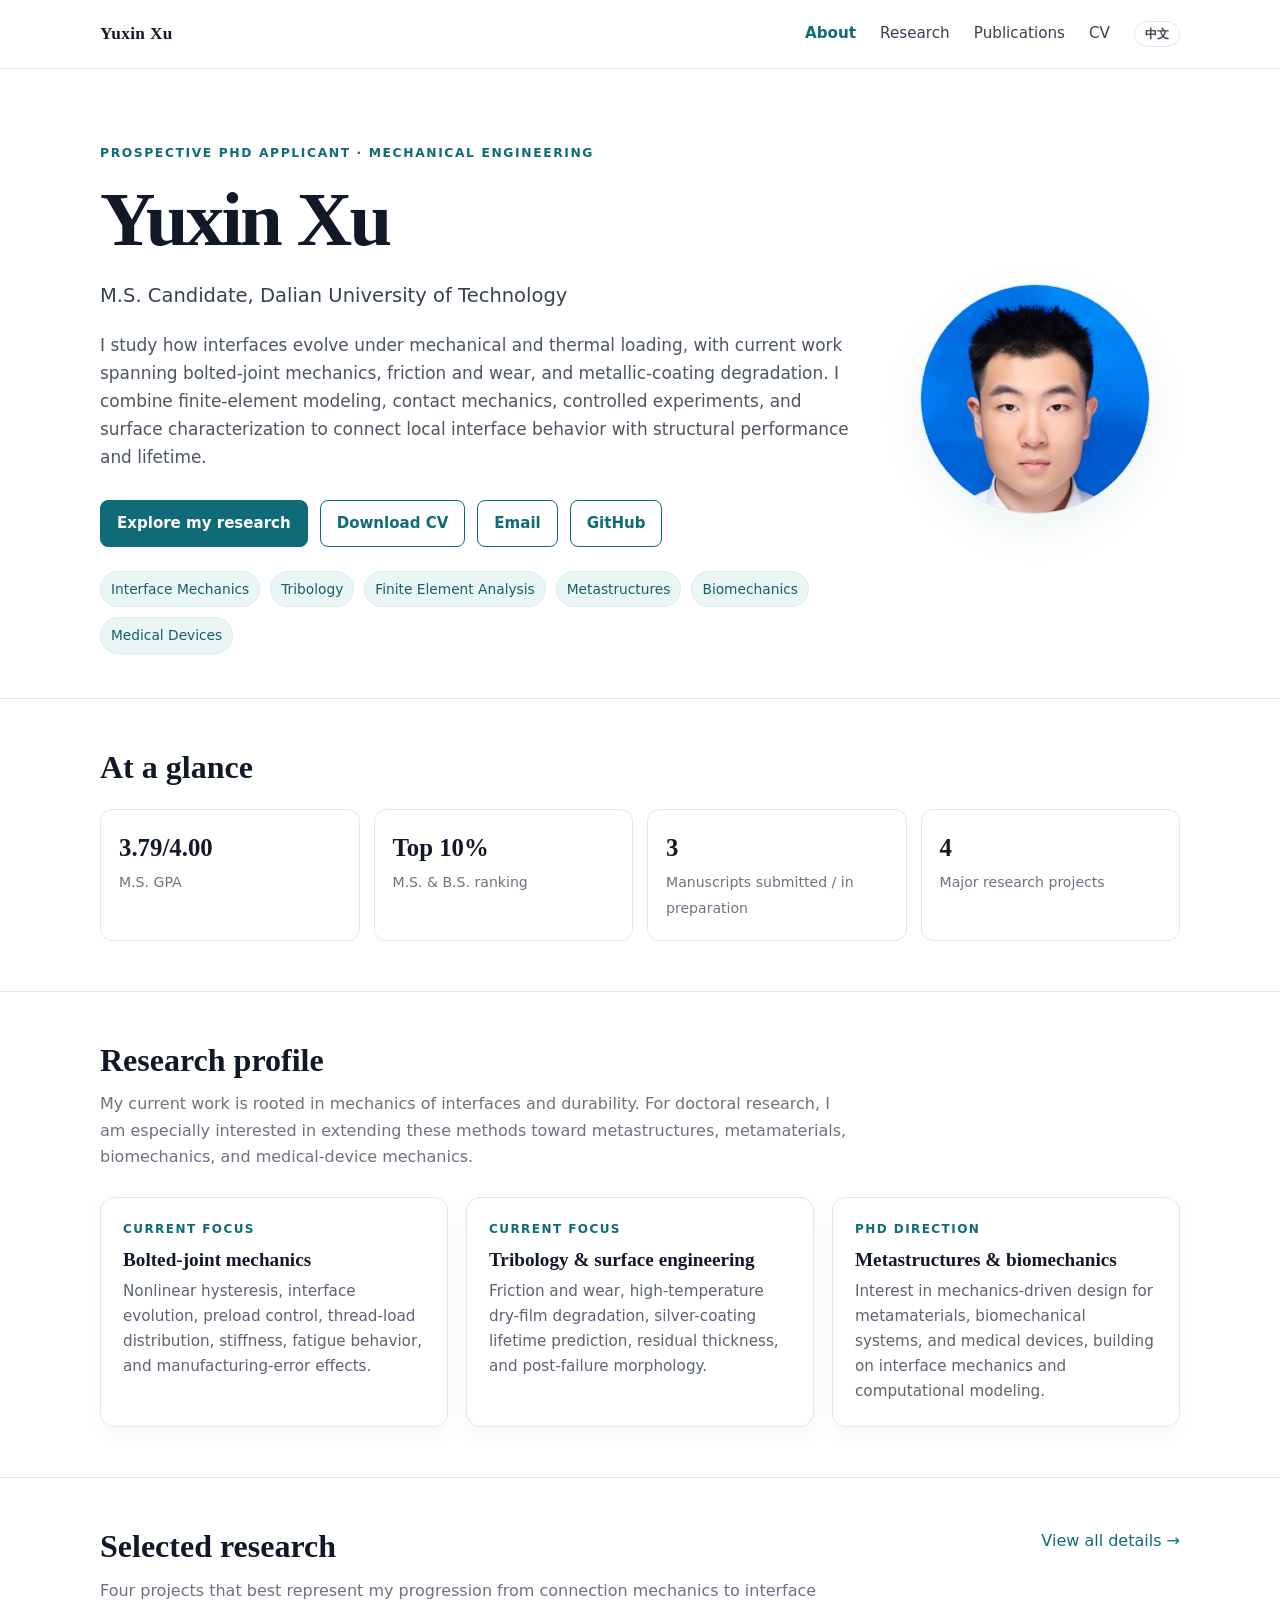
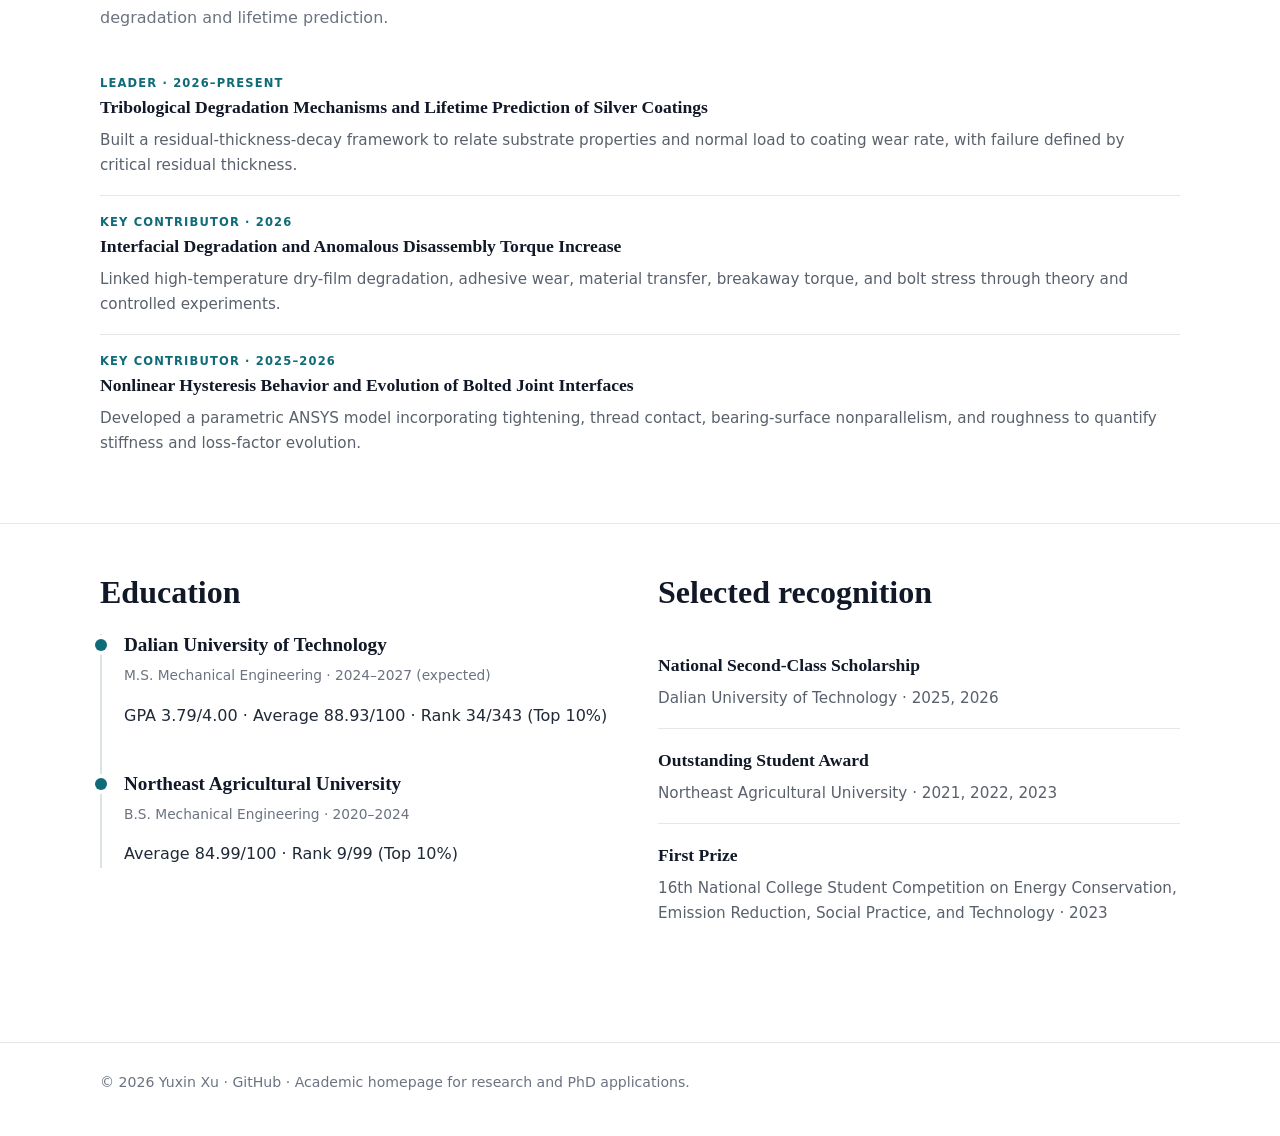
==== index.html @ acc341e3 "Add files via upload" ====
<!doctype html><html lang="en"><head><meta charset="utf-8"><meta name="viewport" content="width=device-width, initial-scale=1"><meta name="description" content="Yuxin Xu — Mechanical Engineering researcher focused on interface mechanics, bolted-joint behavior, tribology, surface engineering, and future work in biomechanics and metamaterials."><title>Yuxin Xu | Academic Homepage</title><link rel="stylesheet" href="assets/style.css"></head><body>
<header class="site-header"><div class="container nav"><a class="brand" href="index.html">Yuxin Xu</a><nav class="nav-links"><a class="active" href="index.html">About</a><a href="research.html">Research</a><a href="publications.html">Publications</a><a href="cv.html">CV</a></nav></div></header>
<main>
<section class="hero"><div class="container hero-grid"><div><div class="eyebrow">Prospective PhD Applicant · Mechanical Engineering</div><h1>Yuxin Xu</h1><p class="subtitle">M.S. Candidate, Dalian University of Technology</p><p class="lede">I study how interfaces evolve under mechanical and thermal loading, with current work spanning bolted-joint mechanics, friction and wear, and metallic-coating degradation. I combine finite-element modeling, contact mechanics, controlled experiments, and surface characterization to connect local interface behavior with structural performance and lifetime.</p><div class="hero-actions"><a class="btn primary" href="research.html">Explore my research</a><a class="btn secondary" href="assets/Yuxin_Xu_CV.pdf">Download CV</a><a class="btn secondary" href="mailto:yuxinxu@mail.dlut.edu.cn">Email</a><a class="btn secondary" href="https://github.com/Nathan-yuxinxu" target="_blank" rel="noopener">GitHub</a></div><div class="meta-row"><span class="tag">Interface Mechanics</span><span class="tag">Tribology</span><span class="tag">Finite Element Analysis</span><span class="tag">Metastructures</span><span class="tag">Biomechanics</span><span class="tag">Medical Devices</span></div></div><div class="avatar photo-avatar"><img src="assets/images/profile.jpg" alt="Portrait of Yuxin Xu"></div></div></section>
<section class="section"><div class="container"><h2>At a glance</h2><div class="stats"><div class="stat"><strong>3.79/4.00</strong><span>M.S. GPA</span></div><div class="stat"><strong>Top 10%</strong><span>M.S. & B.S. ranking</span></div><div class="stat"><strong>3</strong><span>Manuscripts submitted / in preparation</span></div><div class="stat"><strong>4</strong><span>Major research projects</span></div></div></div></section>
<section class="section"><div class="container"><h2>Research profile</h2><p class="section-intro">My current work is rooted in mechanics of interfaces and durability. For doctoral research, I am especially interested in extending these methods toward metastructures, metamaterials, biomechanics, and medical-device mechanics.</p><div class="cards"><article class="card"><div class="kicker">Current focus</div><h3>Bolted-joint mechanics</h3><p>Nonlinear hysteresis, interface evolution, preload control, thread-load distribution, stiffness, fatigue behavior, and manufacturing-error effects.</p></article><article class="card"><div class="kicker">Current focus</div><h3>Tribology & surface engineering</h3><p>Friction and wear, high-temperature dry-film degradation, silver-coating lifetime prediction, residual thickness, and post-failure morphology.</p></article><article class="card"><div class="kicker">PhD direction</div><h3>Metastructures & biomechanics</h3><p>Interest in mechanics-driven design for metamaterials, biomechanical systems, and medical devices, building on interface mechanics and computational modeling.</p></article></div></div></section>
<section class="section"><div class="container"><div class="item-top"><div><h2>Selected research</h2><p class="section-intro">Four projects that best represent my progression from connection mechanics to interface degradation and lifetime prediction.</p></div><a href="research.html">View all details →</a></div><ul class="list-clean"><li><div class="item-top"><div><div class="smallcaps">Leader · 2026–Present</div><div class="item-title">Tribological Degradation Mechanisms and Lifetime Prediction of Silver Coatings</div></div></div><div class="item-body">Built a residual-thickness-decay framework to relate substrate properties and normal load to coating wear rate, with failure defined by critical residual thickness.</div></li><li><div class="item-top"><div><div class="smallcaps">Key Contributor · 2026</div><div class="item-title">Interfacial Degradation and Anomalous Disassembly Torque Increase</div></div></div><div class="item-body">Linked high-temperature dry-film degradation, adhesive wear, material transfer, breakaway torque, and bolt stress through theory and controlled experiments.</div></li><li><div class="item-top"><div><div class="smallcaps">Key Contributor · 2025–2026</div><div class="item-title">Nonlinear Hysteresis Behavior and Evolution of Bolted Joint Interfaces</div></div></div><div class="item-body">Developed a parametric ANSYS model incorporating tightening, thread contact, bearing-surface nonparallelism, and roughness to quantify stiffness and loss-factor evolution.</div></li></ul></div></section>
<section class="section"><div class="container"><div class="two-col"><div><h2>Education</h2><div class="timeline"><div class="timeline-item"><h3>Dalian University of Technology</h3><div class="when">M.S. Mechanical Engineering · 2024–2027 (expected)</div><p>GPA 3.79/4.00 · Average 88.93/100 · Rank 34/343 (Top 10%)</p></div><div class="timeline-item"><h3>Northeast Agricultural University</h3><div class="when">B.S. Mechanical Engineering · 2020–2024</div><p>Average 84.99/100 · Rank 9/99 (Top 10%)</p></div></div></div><div><h2>Selected recognition</h2><ul class="list-clean"><li><div class="item-title">National Second-Class Scholarship</div><div class="item-body">Dalian University of Technology · 2025, 2026</div></li><li><div class="item-title">Outstanding Student Award</div><div class="item-body">Northeast Agricultural University · 2021, 2022, 2023</div></li><li><div class="item-title">First Prize</div><div class="item-body">16th National College Student Competition on Energy Conservation, Emission Reduction, Social Practice, and Technology · 2023</div></li></ul></div></div></div></section>
</main><footer class="footer"><div class="container">© <span id="year"></span> Yuxin Xu · <a href="https://github.com/Nathan-yuxinxu" target="_blank" rel="noopener">GitHub</a> · Academic homepage for research and PhD applications.</div></footer><script src="assets/site.js"></script></body></html>
---- assets/style.css ----
:root{
  --bg:#ffffff;
  --surface:#f7f8fa;
  --text:#1f2937;
  --muted:#6b7280;
  --line:#e5e7eb;
  --accent:#0f6b78;
  --accent-soft:#eaf5f6;
  --max:1080px;
}
*{box-sizing:border-box}
html{scroll-behavior:smooth}
body{margin:0;background:var(--bg);color:var(--text);font-family:Inter,ui-sans-serif,system-ui,-apple-system,BlinkMacSystemFont,"Segoe UI",sans-serif;line-height:1.65}
a{color:var(--accent);text-decoration:none}
a:hover{text-decoration:underline}
.container{width:min(var(--max),calc(100% - 40px));margin:0 auto}
.site-header{position:sticky;top:0;z-index:50;background:rgba(255,255,255,.94);backdrop-filter:blur(14px);border-bottom:1px solid var(--line)}
.nav{height:68px;display:flex;align-items:center;justify-content:space-between;gap:24px}
.brand{font-family:Georgia,"Times New Roman",serif;font-size:1.08rem;font-weight:700;color:#111827;letter-spacing:.02em}
.nav-links{display:flex;gap:24px;align-items:center;font-size:.95rem}
.nav-links a{color:#374151}
.nav-links a.active{color:var(--accent);font-weight:700}
.hero{padding:74px 0 44px}
.hero-grid{display:grid;grid-template-columns:1fr 260px;gap:64px;align-items:center}
.eyebrow{text-transform:uppercase;letter-spacing:.13em;font-size:.77rem;font-weight:800;color:var(--accent);margin-bottom:12px}
h1,h2,h3{font-family:Georgia,"Times New Roman",serif;color:#111827;line-height:1.18}
h1{font-size:clamp(2.7rem,6vw,4.8rem);margin:0 0 14px;letter-spacing:-.035em}
h2{font-size:2rem;margin:0 0 22px}
h3{font-size:1.2rem;margin:0 0 7px}
.subtitle{font-size:1.22rem;color:#374151;margin:0 0 20px}
.lede{font-size:1.06rem;color:#4b5563;max-width:760px}
.hero-actions{display:flex;flex-wrap:wrap;gap:12px;margin-top:28px}
.btn{display:inline-flex;align-items:center;justify-content:center;padding:10px 16px;border-radius:8px;border:1px solid var(--accent);font-weight:700;font-size:.94rem}
.btn.primary{background:var(--accent);color:white}
.btn.secondary{background:white;color:var(--accent)}
.avatar{width:230px;height:230px;border-radius:50%;display:grid;place-items:center;background:linear-gradient(135deg,#dcecee,#f5f7f8);border:1px solid #d8e4e6;box-shadow:0 14px 45px rgba(15,107,120,.08)}
.avatar span{font-family:Georgia,"Times New Roman",serif;font-size:4.2rem;color:var(--accent);letter-spacing:-.08em}
.meta-row{display:flex;flex-wrap:wrap;gap:10px;margin-top:24px}
.tag{background:var(--accent-soft);color:#185d67;padding:6px 10px;border-radius:999px;font-size:.86rem;border:1px solid #d8ebed}
.section{padding:50px 0;border-top:1px solid var(--line)}
.section-intro{max-width:760px;color:var(--muted);margin-top:-10px;margin-bottom:26px}
.stats{display:grid;grid-template-columns:repeat(4,1fr);gap:14px}
.stat{border:1px solid var(--line);border-radius:12px;padding:18px;background:white}
.stat strong{display:block;font-family:Georgia,"Times New Roman",serif;font-size:1.55rem;color:#111827}
.stat span{font-size:.88rem;color:var(--muted)}
.cards{display:grid;grid-template-columns:repeat(3,1fr);gap:18px}
.card{border:1px solid var(--line);border-radius:14px;padding:22px;background:white;box-shadow:0 8px 22px rgba(17,24,39,.035)}
.card p{margin:.4rem 0 0;color:#5b6470;font-size:.95rem}
.card .kicker{font-size:.75rem;text-transform:uppercase;letter-spacing:.12em;color:var(--accent);font-weight:800;margin-bottom:10px}
.list-clean{list-style:none;padding:0;margin:0}
.list-clean li{padding:17px 0;border-bottom:1px solid var(--line)}
.list-clean li:last-child{border-bottom:0}
.item-top{display:flex;justify-content:space-between;gap:18px;align-items:flex-start}
.item-title{font-family:Georgia,"Times New Roman",serif;font-weight:700;font-size:1.1rem;color:#111827}
.item-meta{color:var(--muted);font-size:.9rem;white-space:nowrap}
.item-body{color:#59616c;margin-top:6px;font-size:.95rem}
.smallcaps{text-transform:uppercase;letter-spacing:.1em;font-size:.72rem;font-weight:800;color:var(--accent)}
.pub{padding:18px 0;border-bottom:1px solid var(--line)}
.pub:last-child{border-bottom:0}
.pub-title{font-weight:700;color:#111827}
.pub-authors,.pub-venue{color:#5b6470;font-size:.94rem;margin-top:3px}
.pub-badge{display:inline-block;margin-top:8px;padding:3px 8px;border-radius:6px;background:var(--surface);border:1px solid var(--line);font-size:.8rem;color:#4b5563}
.two-col{display:grid;grid-template-columns:1fr 1fr;gap:36px}
.timeline{border-left:2px solid #dbe3e7;padding-left:22px}
.timeline-item{position:relative;padding:0 0 28px}
.timeline-item:before{content:"";position:absolute;left:-29px;top:5px;width:12px;height:12px;border-radius:50%;background:var(--accent);box-shadow:0 0 0 4px white}
.timeline-item:last-child{padding-bottom:0}
.timeline-item .when{font-size:.86rem;color:var(--muted)}
.skills-grid{display:grid;grid-template-columns:repeat(2,1fr);gap:16px}
.skillbox{background:var(--surface);border:1px solid var(--line);border-radius:12px;padding:18px}
.skillbox strong{display:block;margin-bottom:6px;color:#111827}
.footer{margin-top:48px;border-top:1px solid var(--line);padding:28px 0 42px;color:var(--muted);font-size:.88rem}
.page-head{padding:54px 0 24px}
.page-head h1{font-size:3.2rem}
.breadcrumb{color:var(--muted);font-size:.92rem;margin-top:8px}
.project{display:grid;grid-template-columns:170px 1fr;gap:28px;padding:28px 0;border-bottom:1px solid var(--line)}
.project:last-child{border-bottom:0}
.project-label{font-size:.82rem;color:var(--muted)}
.project-label strong{display:block;color:var(--accent);margin-bottom:3px}
.project h3{font-size:1.35rem}
.project ul{margin:12px 0 0 1.1rem;color:#59616c}
.project li{margin:7px 0}
.note{background:var(--accent-soft);border-left:4px solid var(--accent);padding:16px 18px;border-radius:8px;color:#36565b}
.cv-section{padding:28px 0;border-bottom:1px solid var(--line)}
.cv-section:last-child{border-bottom:0}
@media (max-width:800px){
  .hero-grid{grid-template-columns:1fr;gap:34px}.avatar{width:170px;height:170px}.avatar span{font-size:3.2rem}
  .stats,.cards,.two-col,.skills-grid{grid-template-columns:1fr 1fr}.project{grid-template-columns:1fr}.nav-links{gap:13px;font-size:.88rem}
}
@media (max-width:560px){
  .container{width:min(100% - 28px,var(--max))}.nav{height:auto;min-height:64px;align-items:flex-start;padding:14px 0;flex-direction:column;gap:8px}.nav-links{flex-wrap:wrap}
  .hero{padding-top:44px}.stats,.cards,.two-col,.skills-grid{grid-template-columns:1fr}.item-top{flex-direction:column;gap:4px}.item-meta{white-space:normal}.page-head h1{font-size:2.5rem}
}

.project-gallery{display:grid;grid-template-columns:repeat(2,minmax(0,1fr));gap:12px;margin-top:18px}
.project-gallery figure{margin:0}
.project-gallery img{display:block;width:100%;height:260px;object-fit:contain;object-position:center;border-radius:10px;border:1px solid var(--line);background:#f8fafc;padding:8px;cursor:zoom-in;transition:transform .18s ease,box-shadow .18s ease}
.project-gallery figcaption{font-size:.79rem;color:var(--muted);margin-top:6px}
.pending-gallery{grid-template-columns:1fr}
.gallery-placeholder{min-height:110px;border:1px dashed #cbd5e1;border-radius:10px;display:grid;place-items:center;padding:18px;background:#fafbfc;color:#7b8490;text-align:center;font-size:.86rem}
.footer a{color:inherit}
@media (max-width:560px){.project-gallery{grid-template-columns:1fr}}

.photo-avatar{overflow:hidden;padding:0;background:#fff}
.photo-avatar img{width:100%;height:100%;object-fit:cover;display:block}
.project-gallery{grid-template-columns:repeat(auto-fit,minmax(220px,1fr))}

.project-gallery img:hover{transform:translateY(-2px);box-shadow:0 10px 28px rgba(17,24,39,.10)}
.project-gallery figcaption{min-height:2.7em}
.image-lightbox{position:fixed;inset:0;z-index:9999;background:rgba(0,0,0,.88);display:none;align-items:center;justify-content:center;padding:28px}
.image-lightbox.open{display:flex}
.image-lightbox-inner{position:relative;max-width:96vw;max-height:94vh;display:flex;flex-direction:column;align-items:center;gap:10px}
.image-lightbox img{display:block;max-width:94vw;max-height:84vh;width:auto;height:auto;object-fit:contain;background:white;border-radius:8px;box-shadow:0 18px 60px rgba(0,0,0,.42)}
.image-lightbox-caption{max-width:900px;color:#f3f4f6;text-align:center;font-size:.92rem;line-height:1.5}
.image-lightbox-close{position:fixed;top:18px;right:22px;width:44px;height:44px;border:0;border-radius:50%;background:rgba(255,255,255,.14);color:#fff;font-size:30px;line-height:1;cursor:pointer;display:grid;place-items:center}
.image-lightbox-close:hover{background:rgba(255,255,255,.24)}
@media (max-width:560px){.project-gallery img{height:220px}.image-lightbox{padding:14px}.image-lightbox img{max-width:96vw;max-height:80vh}}

/* bilingual language switch */
.lang-toggle{appearance:none;border:1px solid var(--line);background:#fff;color:#374151;border-radius:999px;padding:5px 10px;font:inherit;font-size:.78rem;font-weight:700;line-height:1.2;cursor:pointer;white-space:nowrap;transition:border-color .15s ease,color .15s ease,background .15s ease}
.lang-toggle:hover{border-color:var(--accent);color:var(--accent);background:var(--accent-soft)}
.lang-toggle:focus-visible{outline:2px solid var(--accent);outline-offset:2px}
html[lang="zh-CN"] body{font-family:Inter,"PingFang SC","Microsoft YaHei","Noto Sans CJK SC",ui-sans-serif,system-ui,-apple-system,BlinkMacSystemFont,"Segoe UI",sans-serif}
html[lang="zh-CN"] h1,html[lang="zh-CN"] h2,html[lang="zh-CN"] h3,html[lang="zh-CN"] .brand,html[lang="zh-CN"] .item-title,html[lang="zh-CN"] .stat strong{font-family:"Songti SC","Noto Serif CJK SC",Georgia,"Times New Roman",serif}
@media (max-width:560px){.lang-toggle{padding:4px 9px;font-size:.75rem}}
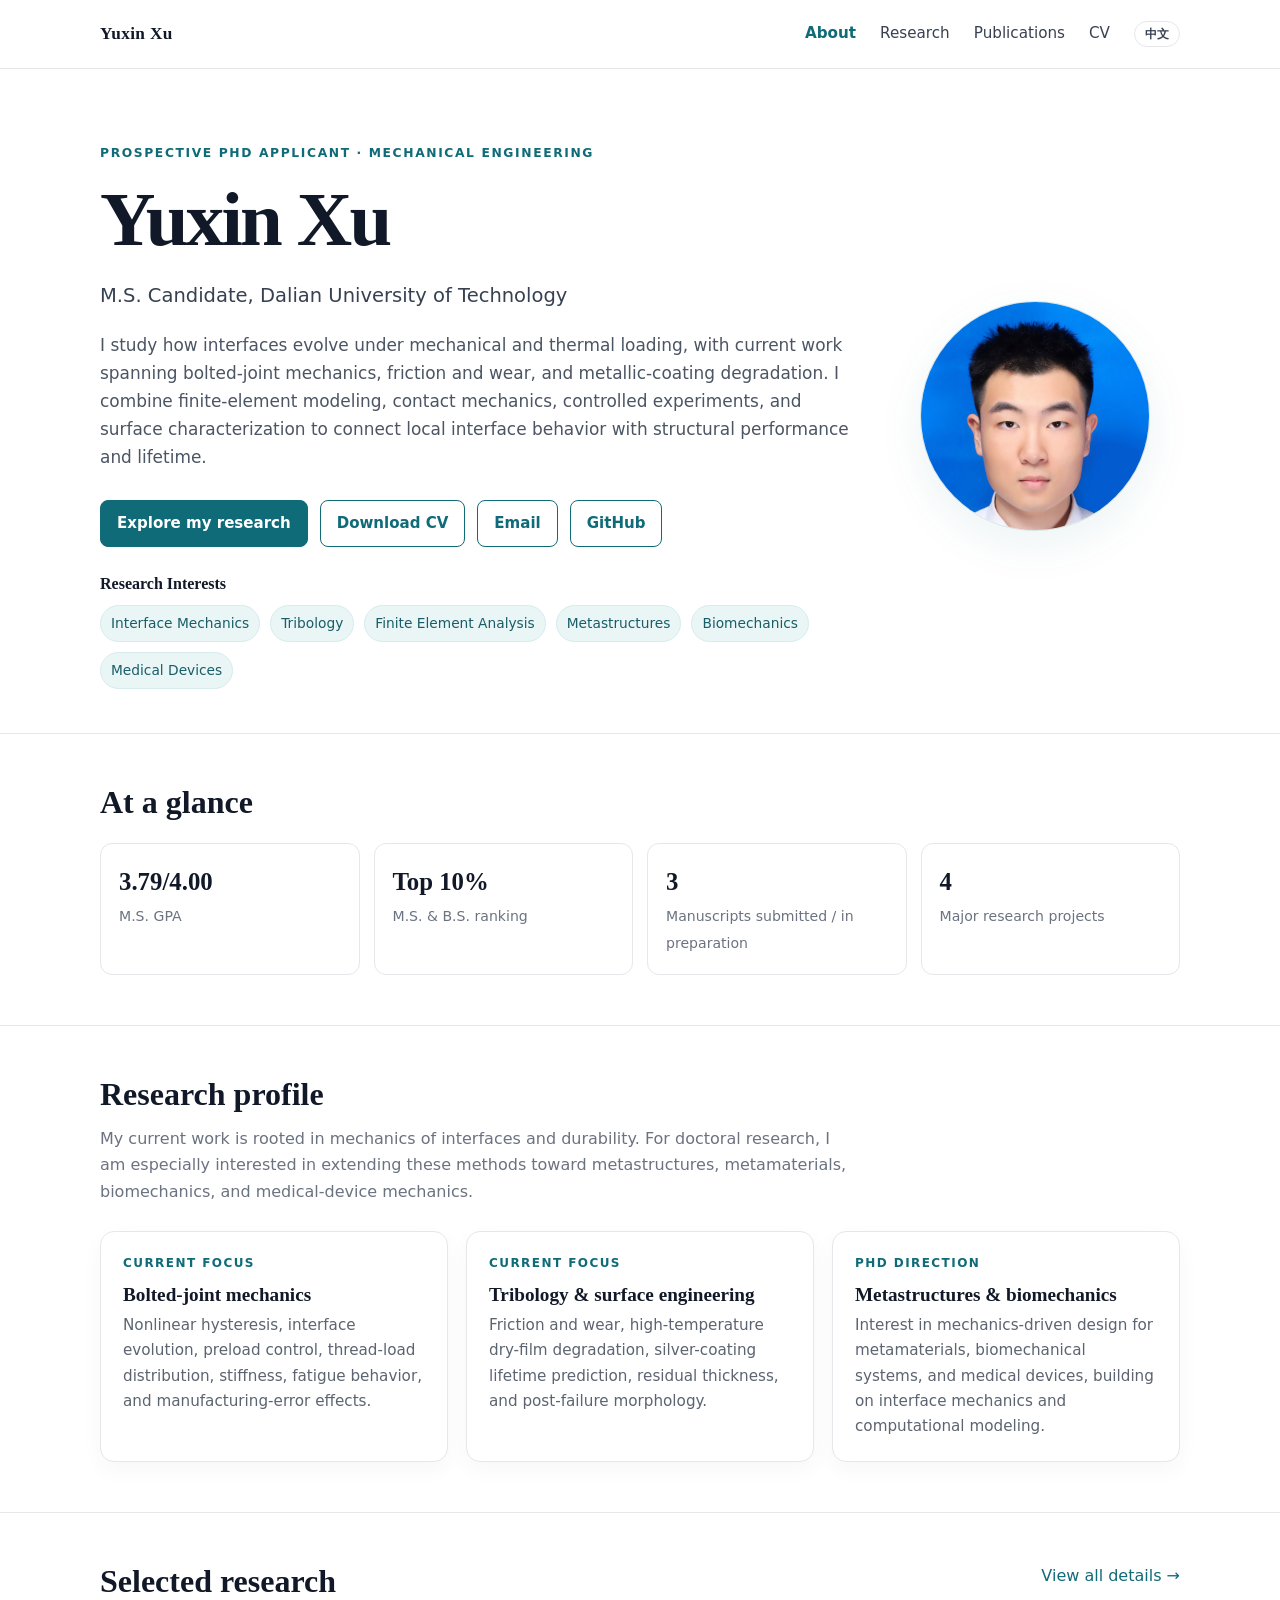
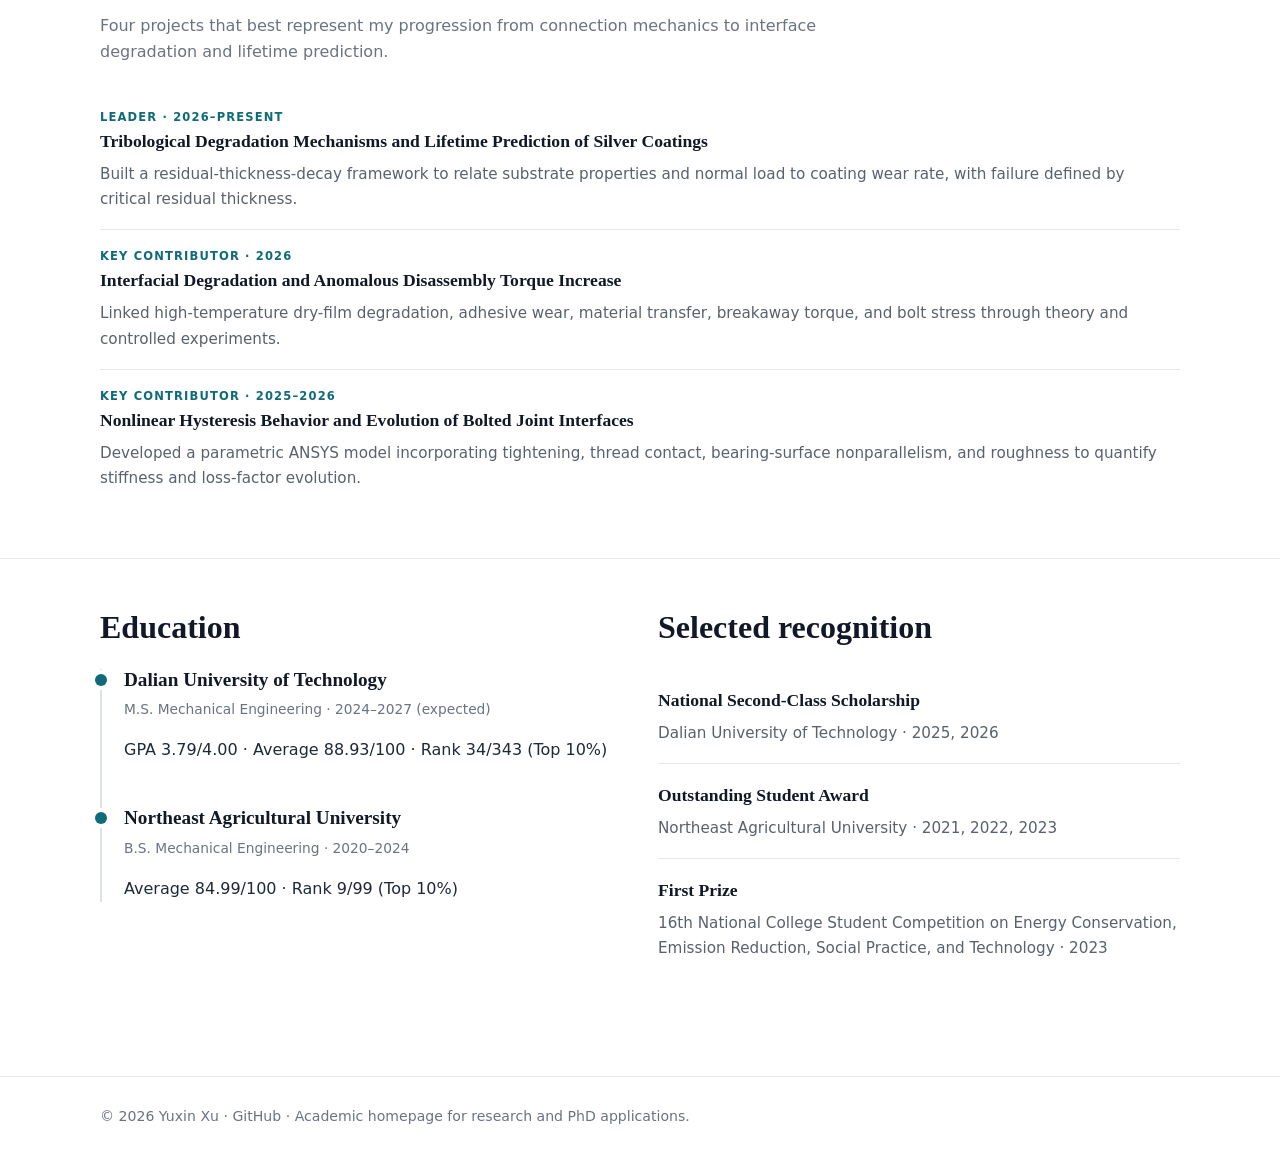
==== commit 04f3d65f: "Add files via upload" ====
--- a/index.html
+++ b/index.html
@@ -1,7 +1,7 @@
 <!doctype html><html lang="en"><head><meta charset="utf-8"><meta name="viewport" content="width=device-width, initial-scale=1"><meta name="description" content="Yuxin Xu — Mechanical Engineering researcher focused on interface mechanics, bolted-joint behavior, tribology, surface engineering, and future work in biomechanics and metamaterials."><title>Yuxin Xu | Academic Homepage</title><link rel="stylesheet" href="assets/style.css"></head><body>
 <header class="site-header"><div class="container nav"><a class="brand" href="index.html">Yuxin Xu</a><nav class="nav-links"><a class="active" href="index.html">About</a><a href="research.html">Research</a><a href="publications.html">Publications</a><a href="cv.html">CV</a></nav></div></header>
 <main>
-<section class="hero"><div class="container hero-grid"><div><div class="eyebrow">Prospective PhD Applicant · Mechanical Engineering</div><h1>Yuxin Xu</h1><p class="subtitle">M.S. Candidate, Dalian University of Technology</p><p class="lede">I study how interfaces evolve under mechanical and thermal loading, with current work spanning bolted-joint mechanics, friction and wear, and metallic-coating degradation. I combine finite-element modeling, contact mechanics, controlled experiments, and surface characterization to connect local interface behavior with structural performance and lifetime.</p><div class="hero-actions"><a class="btn primary" href="research.html">Explore my research</a><a class="btn secondary" href="assets/Yuxin_Xu_CV.pdf">Download CV</a><a class="btn secondary" href="mailto:yuxinxu@mail.dlut.edu.cn">Email</a><a class="btn secondary" href="https://github.com/Nathan-yuxinxu" target="_blank" rel="noopener">GitHub</a></div><div class="meta-row"><span class="tag">Interface Mechanics</span><span class="tag">Tribology</span><span class="tag">Finite Element Analysis</span><span class="tag">Metastructures</span><span class="tag">Biomechanics</span><span class="tag">Medical Devices</span></div></div><div class="avatar photo-avatar"><img src="assets/images/profile.jpg" alt="Portrait of Yuxin Xu"></div></div></section>
+<section class="hero"><div class="container hero-grid"><div><div class="eyebrow">Prospective PhD Applicant · Mechanical Engineering</div><h1>Yuxin Xu</h1><p class="subtitle">M.S. Candidate, Dalian University of Technology</p><p class="lede">I study how interfaces evolve under mechanical and thermal loading, with current work spanning bolted-joint mechanics, friction and wear, and metallic-coating degradation. I combine finite-element modeling, contact mechanics, controlled experiments, and surface characterization to connect local interface behavior with structural performance and lifetime.</p><div class="hero-actions"><a class="btn primary" href="research.html">Explore my research</a><a class="btn secondary" href="assets/Yuxin_Xu_CV.pdf">Download CV</a><a class="btn secondary" href="mailto:yuxinxu@mail.dlut.edu.cn">Email</a><a class="btn secondary" href="https://github.com/Nathan-yuxinxu" target="_blank" rel="noopener">GitHub</a></div><div class="research-interests"><div class="interest-label">Research Interests</div><div class="meta-row"><span class="tag">Interface Mechanics</span><span class="tag">Tribology</span><span class="tag">Finite Element Analysis</span><span class="tag">Metastructures</span><span class="tag">Biomechanics</span><span class="tag">Medical Devices</span></div></div></div><div class="avatar photo-avatar"><img src="assets/images/profile.jpg" alt="Portrait of Yuxin Xu"></div></div></section>
 <section class="section"><div class="container"><h2>At a glance</h2><div class="stats"><div class="stat"><strong>3.79/4.00</strong><span>M.S. GPA</span></div><div class="stat"><strong>Top 10%</strong><span>M.S. & B.S. ranking</span></div><div class="stat"><strong>3</strong><span>Manuscripts submitted / in preparation</span></div><div class="stat"><strong>4</strong><span>Major research projects</span></div></div></div></section>
 <section class="section"><div class="container"><h2>Research profile</h2><p class="section-intro">My current work is rooted in mechanics of interfaces and durability. For doctoral research, I am especially interested in extending these methods toward metastructures, metamaterials, biomechanics, and medical-device mechanics.</p><div class="cards"><article class="card"><div class="kicker">Current focus</div><h3>Bolted-joint mechanics</h3><p>Nonlinear hysteresis, interface evolution, preload control, thread-load distribution, stiffness, fatigue behavior, and manufacturing-error effects.</p></article><article class="card"><div class="kicker">Current focus</div><h3>Tribology & surface engineering</h3><p>Friction and wear, high-temperature dry-film degradation, silver-coating lifetime prediction, residual thickness, and post-failure morphology.</p></article><article class="card"><div class="kicker">PhD direction</div><h3>Metastructures & biomechanics</h3><p>Interest in mechanics-driven design for metamaterials, biomechanical systems, and medical devices, building on interface mechanics and computational modeling.</p></article></div></div></section>
 <section class="section"><div class="container"><div class="item-top"><div><h2>Selected research</h2><p class="section-intro">Four projects that best represent my progression from connection mechanics to interface degradation and lifetime prediction.</p></div><a href="research.html">View all details →</a></div><ul class="list-clean"><li><div class="item-top"><div><div class="smallcaps">Leader · 2026–Present</div><div class="item-title">Tribological Degradation Mechanisms and Lifetime Prediction of Silver Coatings</div></div></div><div class="item-body">Built a residual-thickness-decay framework to relate substrate properties and normal load to coating wear rate, with failure defined by critical residual thickness.</div></li><li><div class="item-top"><div><div class="smallcaps">Key Contributor · 2026</div><div class="item-title">Interfacial Degradation and Anomalous Disassembly Torque Increase</div></div></div><div class="item-body">Linked high-temperature dry-film degradation, adhesive wear, material transfer, breakaway torque, and bolt stress through theory and controlled experiments.</div></li><li><div class="item-top"><div><div class="smallcaps">Key Contributor · 2025–2026</div><div class="item-title">Nonlinear Hysteresis Behavior and Evolution of Bolted Joint Interfaces</div></div></div><div class="item-body">Developed a parametric ANSYS model incorporating tightening, thread contact, bearing-surface nonparallelism, and roughness to quantify stiffness and loss-factor evolution.</div></li></ul></div></section>
--- a/assets/style.css
+++ b/assets/style.css
@@ -123,3 +123,13 @@
 html[lang="zh-CN"] body{font-family:Inter,"PingFang SC","Microsoft YaHei","Noto Sans CJK SC",ui-sans-serif,system-ui,-apple-system,BlinkMacSystemFont,"Segoe UI",sans-serif}
 html[lang="zh-CN"] h1,html[lang="zh-CN"] h2,html[lang="zh-CN"] h3,html[lang="zh-CN"] .brand,html[lang="zh-CN"] .item-title,html[lang="zh-CN"] .stat strong{font-family:"Songti SC","Noto Serif CJK SC",Georgia,"Times New Roman",serif}
 @media (max-width:560px){.lang-toggle{padding:4px 9px;font-size:.75rem}}
+
+.cv-story{padding:4px 0 18px}
+.cv-story>p{max-width:900px;color:#59616c;margin:8px 0 18px}
+.cv-gallery{margin-top:16px}
+.cv-gallery img{height:240px}
+@media (max-width:560px){.cv-gallery img{height:220px}}
+
+.research-interests{margin-top:24px}
+.interest-label{font-family:Georgia,"Times New Roman",serif;font-size:1rem;font-weight:700;color:#111827;margin-bottom:8px}
+.research-interests .meta-row{margin-top:0}
